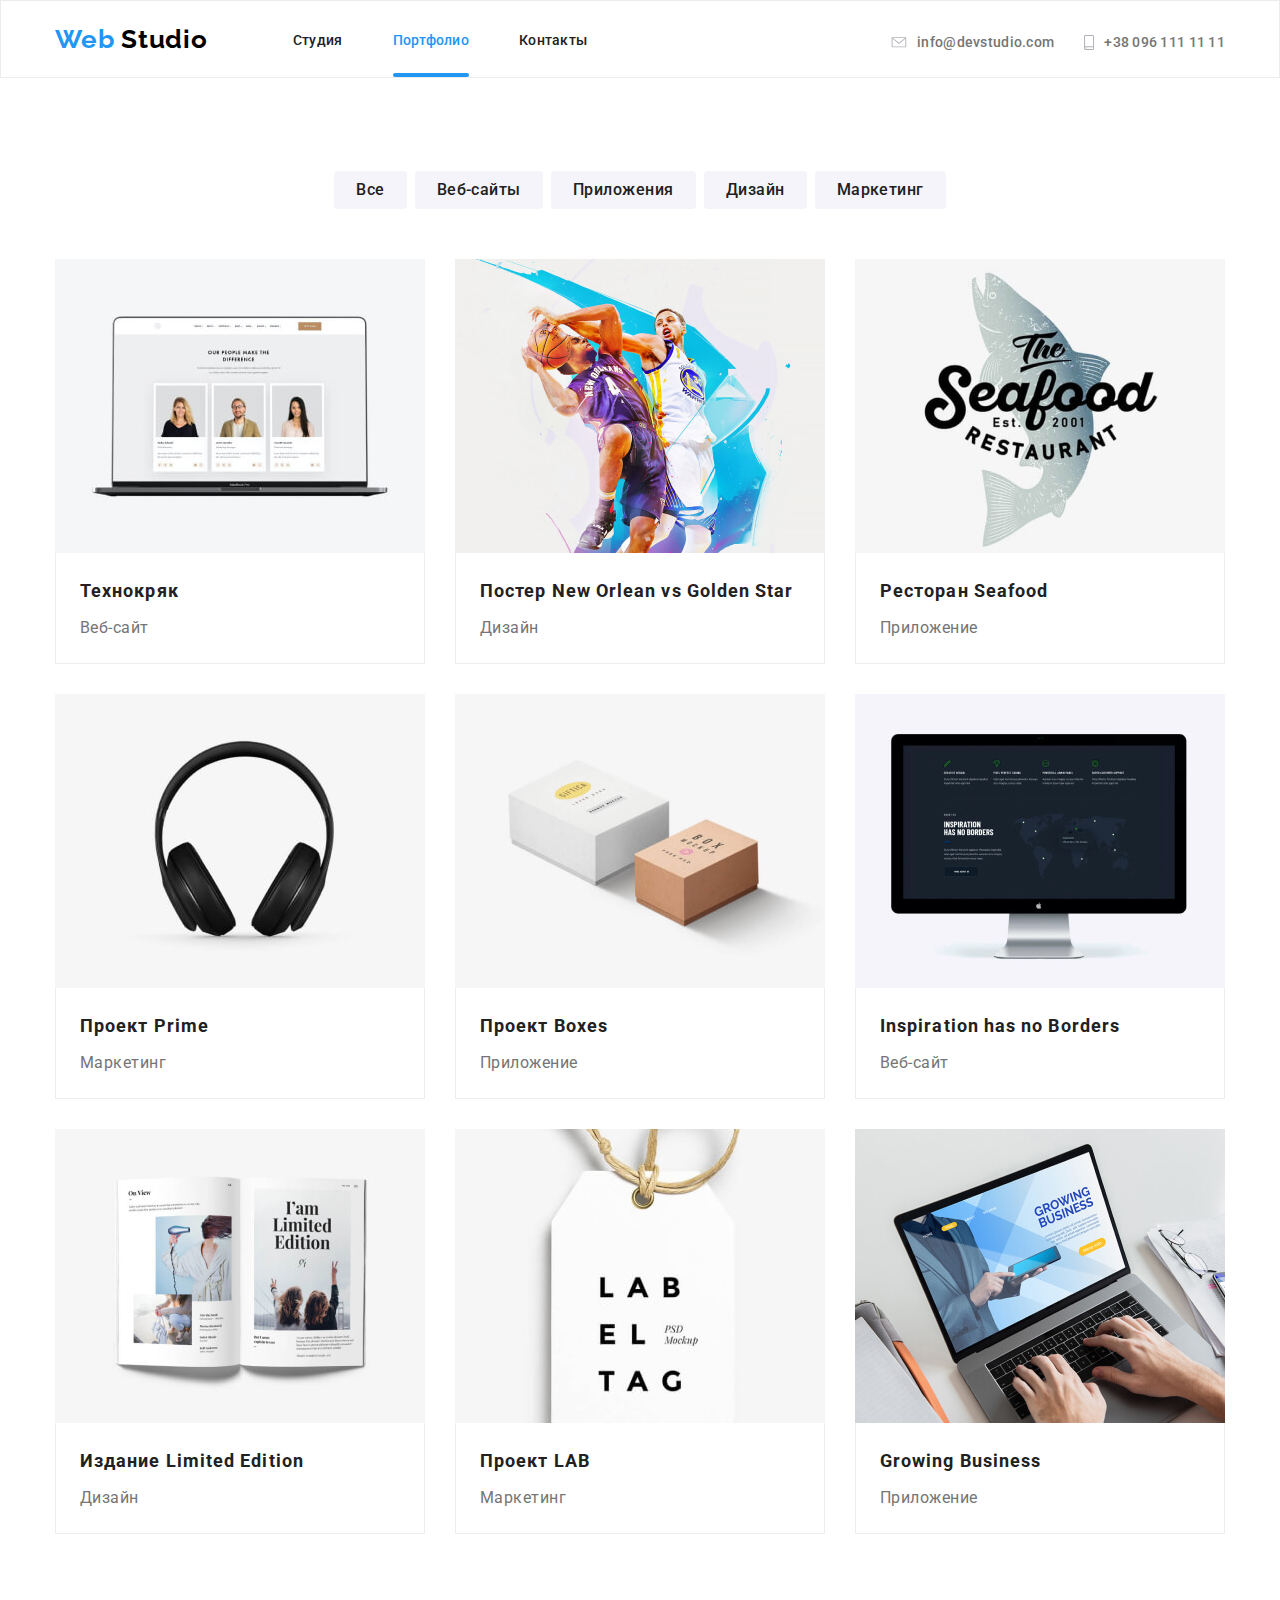
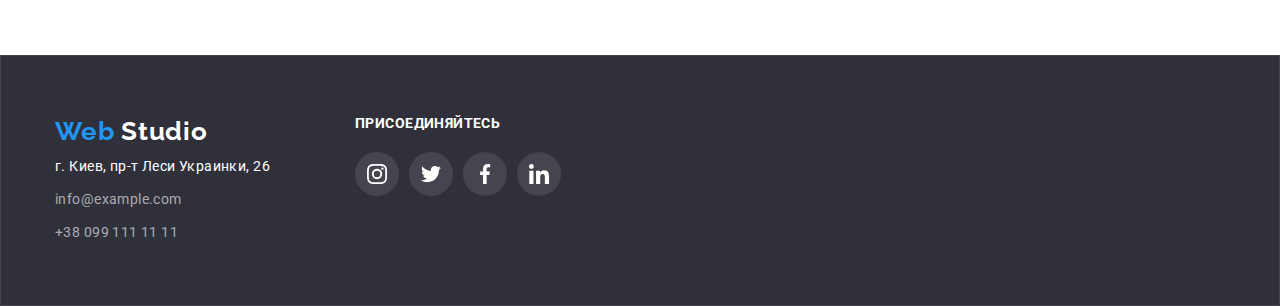
==== portfolio.html @ 7560d1c7 "ДЗ - 6" ====
<!DOCTYPE html>
<html lang="ru">
  <head>
    <meta charset="UTF-8" />
    <meta name="viewport" content="Portfolio" />
    <title>Web Studio</title>
    <link
      href="https://fonts.googleapis.com/css2?family=Raleway:wght@700&family=Roboto:wght@400;500;700;900&display=swap"
      rel="stylesheet"
    />
    <link rel="stylesheet" href="./css/normalize.css" />
    <link rel="stylesheet" href="./css/styles.css" />
  </head>
  <body>
    <!--ШАПКА САЙТА-->
    <header class="portfolio-header header">
      <div class="container">
        <nav class="navigation">
          <a class="logo link" href="./index.html" aria-label="Логотип"
            ><span>Web </span>Studio</a
          >
          <ul class="navigation-list list">
            <li class="navigation-list-item">
              <a class="navigation-list-link link" href="./index.html"
                >Студия</a
              >
            </li>
            <li class="navigation-list-item">
              <a
                class="navigation-list-link link current"
                href="./portfolio.html"
                >Портфолио</a
              >
            </li>
            <li class="navigation-list-item">
              <a class="navigation-list-link link" href="">Контакты</a>
            </li>
          </ul>
        </nav>
        <ul class="header-address">
          <li class="header-address-list link">
            <a class="header-address-link" href="mailto:info@devstudio.com">
              <svg class="header-icon-envelope">
                <use href="./images/sprite.svg#envelope"></use>
              </svg>
              info@devstudio.com
            </a>
          </li>
          <li class="header-address-list link">
            <a class="header-address-link" href="tel:+380961111111">
              <svg class="header-icon-phone">
                <use href="./images/sprite.svg#smartphone"></use>
              </svg>
              +38 096 111 11 11
            </a>
          </li>
        </ul>
      </div>
    </header>
    <!--НАВИГАЦИЯ ПОРТФОЛИО-->
    <main>
      <div class="portfolio-nav container">
        <ul class="portfolio-nav-buttons list">
          <li class="nav-btn-list"><button class="nav-btn">Все</button></li>
          <li class="nav-btn-list">
            <button class="nav-btn">Веб-сайты</button>
          </li>
          <li class="nav-btn-list">
            <button class="nav-btn">Приложения</button>
          </li>
          <li class="nav-btn-list"><button class="nav-btn">Дизайн</button></li>
          <li class="nav-btn-list">
            <button class="nav-btn">Маркетинг</button>
          </li>
        </ul>
      </div>
      <!--ПОРТФОЛИО-->
      <section class="portfolio">
        <div class="container">
          <h1 class="title" hidden>ПОРТФОЛИО</h1>
          <ul class="portfolio-list list">
            <li class="portfolio-list-item">
              <a class="portfolio-link link" href="">
                <div class="portfolio-overlay">
                  <img
                    class="portfolio-img"
                    src="./images/portfolio-pic/portfolio-pic-1.jpg"
                    alt="открытый ноутбук"
                    width="370"
                    height="294"
                  />
                  <p class="portfolio-text">
                    Технокряк это современная площадка распространения
                    коронавируса. Компании используют эту платформу для
                    цифрового шпионажа и атак на защищённые сервера конкурентов.
                  </p>
                </div>
                <div class="card-content">
                  <h2 class="portfolio-title">Технокряк</h2>
                  <p class="portfolio-subtitle">Веб-сайт</p>
                </div>
              </a>
            </li>
            <li class="portfolio-list-item">
              <a class="portfolio-link link" href="">
                <div class="portfolio-overlay">
                  <img
                    class="portfolio-img"
                    src="./images/portfolio-pic/portfolio-pic-2.jpg"
                    alt="баскетболисты борятся за мяч"
                    width="370"
                    height="294"
                  />
                  <p class="portfolio-text">
                    Lorem ipsum dolor sit amet consectetur adipisicing elit.
                    Reiciendis ipsum similique, veritatis voluptatum accusamus
                    veniam consequuntur voluptates vitae dolor voluptatem.
                  </p>
                </div>
                <div class="card-content">
                  <h2 class="portfolio-title">
                    Постер New Orlean vs Golden Star
                  </h2>
                  <p class="portfolio-subtitle">Дизайн</p>
                </div>
              </a>
            </li>
            <li class="portfolio-list-item">
              <a class="portfolio-link link" href="">
                <div class="portfolio-overlay">
                  <img
                    class="portfolio-img"
                    src="./images/portfolio-pic/portfolio-pic-3.jpg"
                    alt="рыба логотип ресторана"
                    width="370"
                    height="294"
                  />
                  <p class="portfolio-text">
                    Lorem ipsum dolor sit amet consectetur adipisicing elit.
                    Reiciendis ipsum similique, veritatis voluptatum accusamus
                    veniam consequuntur voluptates vitae dolor voluptatem.
                  </p>
                </div>
                <div class="card-content">
                  <h2 class="portfolio-title">Ресторан Seafood</h2>
                  <p class="portfolio-subtitle">Приложение</p>
                </div>
              </a>
            </li>
            <li class="portfolio-list-item">
              <a class="portfolio-link link" href="">
                <div class="portfolio-overlay">
                  <img
                    class="portfolio-img"
                    src="./images/portfolio-pic/portfolio-pic-4.jpg"
                    alt="наушники"
                    width="370"
                    height="294"
                  />
                  <p class="portfolio-text">
                    Lorem ipsum dolor sit amet consectetur adipisicing elit.
                    Reiciendis ipsum similique, veritatis voluptatum accusamus
                    veniam consequuntur voluptates vitae dolor voluptatem.
                  </p>
                </div>
                <div class="card-content">
                  <h2 class="portfolio-title">Проект Prime</h2>
                  <p class="portfolio-subtitle">Маркетинг</p>
                </div>
              </a>
            </li>
            <li class="portfolio-list-item">
              <a class="portfolio-link link" href="">
                <div class="portfolio-overlay">
                  <img
                    class="portfolio-img"
                    src="./images/portfolio-pic/portfolio-pic-5.jpg"
                    alt="две коробочки"
                    width="370"
                    height="294"
                  />
                  <p class="portfolio-text">
                    Lorem ipsum dolor sit amet consectetur adipisicing elit.
                    Reiciendis ipsum similique, veritatis voluptatum accusamus
                    veniam consequuntur voluptates vitae dolor voluptatem.
                  </p>
                </div>
                <div class="card-content">
                  <h2 class="portfolio-title">Проект Boxes</h2>
                  <p class="portfolio-subtitle">Приложение</p>
                </div>
              </a>
            </li>
            <li class="portfolio-list-item">
              <a class="portfolio-link link" href="">
                <div class="portfolio-overlay">
                  <img
                    class="portfolio-img"
                    src="./images/portfolio-pic/portfolio-pic-6.jpg"
                    alt="монитор компьютера"
                    width="370"
                    height="294"
                  />
                  <p class="portfolio-text">
                    Lorem ipsum dolor sit amet consectetur adipisicing elit.
                    Reiciendis ipsum similique, veritatis voluptatum accusamus
                    veniam consequuntur voluptates vitae dolor voluptatem.
                  </p>
                </div>
                <div class="card-content">
                  <h2 class="portfolio-title">Inspiration has no Borders</h2>
                  <p class="portfolio-subtitle">Веб-сайт</p>
                </div>
              </a>
            </li>
            <li class="portfolio-list-item">
              <a class="portfolio-link link" href="">
                <div class="portfolio-overlay">
                  <img
                    class="portfolio-img"
                    src="./images/portfolio-pic/portfolio-pic-7.jpg"
                    alt="открытая книга с иллюстрациями"
                    width="370"
                    height="294"
                  />
                  <p class="portfolio-text">
                    Lorem ipsum dolor sit amet consectetur adipisicing elit.
                    Reiciendis ipsum similique, veritatis voluptatum accusamus
                    veniam consequuntur voluptates vitae dolor voluptatem.
                  </p>
                </div>
                <div class="card-content">
                  <h2 class="portfolio-title">Издание Limited Edition</h2>
                  <p class="portfolio-subtitle">Дизайн</p>
                </div>
              </a>
            </li>
            <li class="portfolio-list-item">
              <a class="portfolio-link link" href="">
                <div class="portfolio-overlay">
                  <img
                    class="portfolio-img"
                    src="./images/portfolio-pic/portfolio-pic-8.jpg"
                    alt="ярлычёк"
                    width="370"
                    height="294"
                  />
                  <p class="portfolio-text">
                    Lorem ipsum dolor sit amet consectetur adipisicing elit.
                    Reiciendis ipsum similique, veritatis voluptatum accusamus
                    veniam consequuntur voluptates vitae dolor voluptatem.
                  </p>
                </div>
                <div class="card-content">
                  <h2 class="portfolio-title">Проект LAB</h2>
                  <p class="portfolio-subtitle">Маркетинг</p>
                </div>
              </a>
            </li>
            <li class="portfolio-list-item">
              <a class="portfolio-link link" href="">
                <div class="portfolio-overlay">
                  <img
                    class="portfolio-img"
                    src="./images/portfolio-pic/portfolio-pic-9.jpg"
                    alt="ноутбук на котором печатают"
                    width="370"
                    height="294"
                  />
                  <p class="portfolio-text">
                    Lorem ipsum dolor sit amet consectetur adipisicing elit.
                    Reiciendis ipsum similique, veritatis voluptatum accusamus
                    veniam consequuntur voluptates vitae dolor voluptatem.
                  </p>
                </div>
                <div class="card-content">
                  <h2 class="portfolio-title">Growing Business</h2>
                  <p class="portfolio-subtitle">Приложение</p>
                </div>
              </a>
            </li>
          </ul>
        </div>
      </section>
    </main>
    <!--ПОДВАЛ-->
    <footer class="footer">
      <div class="footer-container container">
        <div class="footer-section">
          <a class="footer-logo link" href="./index.html" aria-label="Логотип"
            ><span>Web </span>Studio</a
          >
          <address class="footer-address">
            <ul class="footer-address-list list">
              <li class="footer-address-item">
                <a
                  class="address-link link"
                  href="https://goo.gl/maps/X2qzdD9U5p8vsnmn8"
                  target="_blank"
                  >г. Киев, пр-т Леси Украинки, 26</a
                >
              </li>
              <li class="footer-address-item">
                <a
                  class="footer-addres-link link"
                  href="mailto:info@example.com"
                  >info@example.com</a
                >
              </li>
              <li class="footer-address-item">
                <a class="footer-addres-link link" href="tel:+380991111111"
                  >+38 099 111 11 11</a
                >
              </li>
            </ul>
          </address>
        </div>
        <div class="footer-utils">
          <b class="footer-subtitle">присоединяйтесь</b>
          <ul class="footer-links-list list">
            <li>
              <a
                class="footer-social-links"
                href=""
                aria-label="иконка инстаграма"
              >
                <svg width="20px" height="20px">
                  <use href="./images/sprite.svg#instagram"></use>
                </svg>
              </a>
            </li>
            <li>
              <a
                class="footer-social-links"
                href=""
                aria-label="иконка твиттера"
              >
                <svg width="20px" height="20px">
                  <use href="./images/sprite.svg#twitter"></use>
                </svg>
              </a>
            </li>
            <li>
              <a
                class="footer-social-links"
                href=""
                aria-label="иконка фейсбука"
              >
                <svg width="20px" height="20px">
                  <use href="./images/sprite.svg#facebook"></use>
                </svg>
              </a>
            </li>
            <li>
              <a
                class="footer-social-links"
                href=""
                aria-label="иконка линкедина"
              >
                <svg width="20px" height="20px">
                  <use href="./images/sprite.svg#linkedin"></use>
                </svg>
              </a>
            </li>
          </ul>
        </div>
      </div>
    </footer>
  </body>
</html>
---- css/styles.css ----
/* шрифты: 
Raleway - bold
Roboto - bold
Roboto - medium
Roboto - black
Roboto - regular
*/

/* 
Синий:
color: #2196F3;
Черный:
color: #000000;
color: #212121;
Серый:
color: #757575;
Белый:
color: #FFFFFF; 
*/

/* * {
  outline: 1px solid tomato;
} */

html {
  box-sizing: border-box;
}

*,
*::before,
*::after {
  box-sizing: inherit;
  margin: 0;
  padding: 0;
}

:root {
  --primary-text-color: #757575;
  --title-text-color: #212121;
  --accent-color: #2196f3;
  --logo-text-color: #000000;
  --secondary-text-color: #ffffff;
  --background: #f5f4fa;
  --social-icon-color: #afb1b8;
}

body {
  margin: 0;
  /* background-color: #e5e5e5; */
  font-family: "Roboto", sans-serif;
  font-size: 14px;
  color: var(--primary-text-color);
}

h1,
h2,
h3,
h4,
h5,
h6,
p {
  margin: 0px;
}

img {
  display: block;
  max-width: 100%;
  height: auto;
}

a {
  text-decoration: none;
}

.link {
  text-decoration: none;
  display: block;
}

.list {
  list-style: none;
  margin: 0;
  padding: 0;
}

.section {
  padding-top: 94px;
  padding-bottom: 94px;
}

.container {
  width: 1200px;
  padding-left: 15px;
  padding-right: 15px;
  margin-left: auto;
  margin-right: auto;
}

.title {
  margin-bottom: 50px;
}

/*  ШАПКА САЙТА */

.header .container {
  display: flex;
  align-items: center;
  justify-content: space-between;
}

.header-address {
  display: flex;
  margin-left: auto;
}

.navigation {
  display: flex;
  align-items: center;
}

.navigation-list {
  display: flex;
}

.navigation-list-item:not(:last-child) {
  margin-right: 50px;
}

.navigation-list-link {
  position: relative;
  padding-top: 32px;
  padding-bottom: 28px;
  transition: color 250ms cubic-bezier(0.4, 0, 0.2, 1);
}

.header-address-list a {
  display: flex;
  color: var(--primary-text-color);
  padding-top: 32px;
  padding-bottom: 25px;
  align-items: center;
}

.header-address-link:hover,
.header-address-link:focus,
.header-address-link:hover .header-icon-envelope,
.header-address-link:focus .header-icon-envelope,
.header-address-link:hover .header-icon-phone,
.header-address-link:focus .header-icon-phone {
  color: var(--accent-color);
  fill: var(--accent-color);
}

.header-icon-envelope {
  width: 16px;
  height: 11px;
  margin-right: 10px;
  margin-bottom: 0px;
  margin-top: 0px;
  fill: var(--social-icon-color);
  transition: fill 250ms cubic-bezier(0.4, 0, 0.2, 1);
}

.header-icon-phone {
  width: 10px;
  height: 15px;
  margin-right: 10px;
  margin-bottom: 0px;
  margin-top: 0px;
  fill: var(--social-icon-color);
  transition: fill 250ms cubic-bezier(0.4, 0, 0.2, 1);
}

.header-address-list:not(:last-child) {
  margin-right: 30px;
}

.header-address-link {
  transition: color 250ms cubic-bezier(0.4, 0, 0.2, 1);
}

.header-address-link:not(:last-child) {
  margin-right: 10px;
}

.logo {
  font-family: "Raleway";
  font-weight: 700;
  font-size: 26px;
  line-height: 1.19;
  /* identical to box height */
  letter-spacing: 0.03em;
  color: var(--logo-text-color);
  margin-right: 85px;
}

.logo > span {
  color: var(--accent-color);
}

.navigation-list-link,
.header-address {
  font-weight: 500;
  font-size: 14px;
  line-height: 1.14;
  letter-spacing: 0.02em;
  color: var(--title-text-color);
}

.navigation-list-link:hover,
.navigation-list-link:focus {
  color: var(--accent-color);
}

.navigation-list .link.current {
  color: var(--accent-color);
}

.header-address {
  color: var(--primary-text-color);
}

.link.current::after {
  position: absolute;
  display: block;
  content: "";
  width: 100%;
  height: 4px;
  background: var(--accent-color);
  border-radius: 2px;
  margin-top: 24px;
}

/* ПОРТФОЛИО */
.portfolio-header {
  border: 1px solid #ececec;
}

.portfolio-nav {
  padding-top: 93px;
  padding-bottom: 50px;
}

.nav-btn {
  font-weight: 500;
  font-size: 16px;
  line-height: 1.63;
  /* identical to box height, or 162% */
  text-align: center;
  letter-spacing: 0.03em;
  color: var(--title-text-color);
  background: var(--background);
  border-radius: 4px;
  border-style: none;
  padding: 6px 22px;
  cursor: pointer;

  transition: background-color 250ms cubic-bezier(0.4, 0, 0.2, 1);
}

.nav-btn-list:not(:last-child) {
  margin-right: 8px;
}

.nav-btn-list .nav-btn:hover,
.nav-btn-list .nav-btn:focus {
  color: #ffffff;
  background-color: var(--accent-color);
  box-shadow: 0px 2px 2px rgba(0, 0, 0, 0.12), 0px 1px 2px rgba(0, 0, 0, 0.08),
    0px 3px 1px rgba(0, 0, 0, 0.1);
}

.portfolio-nav-buttons {
  display: flex;
  justify-content: center;
}

.portfolio-list {
  display: flex;
  flex-wrap: wrap;
  padding-bottom: 121px;
}

.portfolio-list-item {
  margin-right: 30px;
  margin-bottom: 30px;
  background: var(--secondary-text-color);
  border-bottom-right-radius: 5px;
  border-bottom-left-radius: 5px;
  width: calc((100% - 60px) / 3);

  transition: box-shadow 250ms cubic-bezier(0.4, 0, 0.2, 1);
}

.portfolio-list-item:hover,
.portfolio-list-item:focus {
  box-shadow: 1px 4px 6px rgba(0, 0, 0, 0.16), 0px 4px 4px rgba(0, 0, 0, 0.06),
    0px 1px 1px rgba(0, 0, 0, 0.12);
}

.portfolio-list-item:nth-child(3n) {
  margin-right: 0px;
}

.portfolio-list-item:nth-last-child(-n + 3) {
  margin-bottom: 0px;
}

.portfolio-link {
  transition: box-shadow 250ms cubic-bezier(0.4, 0, 0.2, 1);
}

.portfolio-link:hover,
.portfolio-link:focus {
  box-shadow: 1px 4px 6px rgba(0, 0, 0, 0.16), 0px 4px 4px rgba(0, 0, 0, 0.06),
    0px 1px 1px rgba(0, 0, 0, 0.12);
}

.portfolio-link:hover .portfolio-text,
.portfolio-link:focus .portfolio-text {
  transform: translateY(-100%);
}

.card-content {
  background: var(--secondary-text-color);
  padding-top: 20px;
  padding-right: 24px;
  padding-bottom: 20px;
  padding-left: 24px;
  border: 1px solid #eeeeee;
  border-top: 0;
}

.portfolio-title {
  font-weight: 700;
  font-size: 18px;
  line-height: 2;
  /* identical to box height, or 200% */
  letter-spacing: 0.06em;
  color: var(--title-text-color);
  padding-bottom: 4px;
}

.portfolio-subtitle {
  font-weight: 400;
  font-size: 16px;
  line-height: 1.88;
  /* identical to box height, or 187% */
  letter-spacing: 0.03em;
  color: var(--primary-text-color);
}

.portfolio-overlay {
  position: relative;
  overflow: hidden;
}

.portfolio-text {
  position: absolute;
  top: 100%;
  left: 0;
  transition-property: transform;
  transition-duration: 250ms;
  transition-timing-function: cubic-bezier(0.4, 0, 0.2, 1);
  padding-top: 63px;
  padding-left: 24px;
  padding-bottom: 63px;
  padding-right: 24px;
  font-weight: 400;
  font-size: 18px;
  line-height: 1.56;
  /* or 156% */
  letter-spacing: 0.03em;
  color: var(--secondary-text-color);
  background-color: rgba(33, 150, 243, 0.9);
}

/* HERO СЕКЦИЯ */

.hero {
  padding-top: 200px;
  padding-bottom: 200px;
  /* временный background
  background: var(--background); */
  display: block;
  margin-left: auto;
  margin-right: auto;
  background-image: linear-gradient(
      rgba(47, 48, 58, 0.8),
      rgba(47, 48, 58, 0.8)
    ),
    url(../images/header/header-img.jpg);
  background-repeat: no-repeat;
  background-size: cover;
  background-color: var(--logo-text-color);
  max-width: 1600px;
}

.hero-title {
  font-weight: 900;
  font-size: 44px;
  line-height: 1.36;
  /* or 136% */
  text-align: center;
  letter-spacing: 0.06em;
  text-transform: uppercase;
  color: var(--secondary-text-color);
  margin-bottom: 30px;
}

.modal-btn {
  font-weight: 700;
  font-size: 16px;
  line-height: 1.88;
  /* identical to box height, or 187% */
  display: block;
  align-items: center;
  text-align: center;
  letter-spacing: 0.06em;
  color: var(--secondary-text-color);
  background-color: var(--accent-color);
  box-shadow: 0px 4px 4px rgba(0, 0, 0, 0.15);
  border-radius: 4px;
  border: none;
  margin: auto;
  padding: 10px 32px;
}

/* О НАС */

.about-us-bg {
  display: flex;
  background: var(--background);
  height: 120px;
  margin-bottom: 30px;
  align-items: center;
}

.about-us-svg {
  width: 70px;
  height: 70px;
  margin-left: auto;
  margin-right: auto;
  align-items: center;
}

.about-work-list {
  display: flex;
}

.about-work-list-item:not(:last-child) {
  margin-right: 30px;
}

.about-work-icon {
  margin-bottom: 30px;
}

.subtitle {
  font-weight: 700;
  font-size: 14px;
  line-height: 1.14;
  letter-spacing: 0.03em;
  text-transform: uppercase;
  color: var(--title-text-color);
  margin-bottom: 10px;
}

.description {
  font-weight: 400;
  font-size: 14px;
  line-height: 1.71;
  letter-spacing: 0.03em;
  color: var(--primary-text-color);
}

/* ЧЕМ МЫ ЗАНИМАЕМСЯ */

.about-us-list {
  display: flex;
}

.about-us-list-item:not(:last-child) {
  margin-right: 30px;
}

.about-us-list-item {
  position: relative;
}

.title {
  font-weight: 700;
  font-size: 36px;
  line-height: 1.17;
  text-align: center;
  letter-spacing: 0.03em;
  color: var(--title-text-color);
}

.about-subtitle {
  position: absolute;
  bottom: 0;
  left: 0;
  display: flex;
  width: 370px;
  height: 70px;
  align-items: center;
  justify-content: center;
  font-weight: 700;
  font-size: 14px;
  line-height: 1.14;
  text-align: center;
  letter-spacing: 0.03em;
  text-transform: uppercase;
  color: var(--secondary-text-color);
  background: rgba(47, 48, 58, 0.8);
}

/* НАША КОМАНДА */

.team-section {
  background: var(--background);
}

.team-section-list {
  display: flex;
}

.social-links {
  display: flex;
  justify-content: center;
  padding-left: 32px;
  padding-right: 32px;
  padding-bottom: 24px;
}

.team-section-list-item {
  background: var(--secondary-text-color);
  /* material shadow v1 */
  box-shadow: 0px 2px 1px rgba(0, 0, 0, 0.2), 0px 1px 1px rgba(0, 0, 0, 0.14),
    0px 1px 3px rgba(0, 0, 0, 0.12);
  border-radius: 0px 0px 4px 4px;
}

.team-section-list-item:not(:last-child) {
  margin-right: 30px;
}

.social-links-item:not(:last-child) {
  margin-right: 10px;
}

.card-social-list-link {
  display: flex;
  justify-content: center;
  align-items: center;
  width: 44px;
  min-height: 44px;
  border-radius: 50%;

  transition: background-color 250ms cubic-bezier(0.4, 0, 0.2, 1);
}

.card-social-list-link:hover,
.card-social-list-link:focus {
  background-color: var(--accent-color);
}

.card-social-list-link:hover .icon-svg,
.card-social-list-link:focus .icon-svg {
  fill: var(--secondary-text-color);
}

.icon-svg {
  fill: var(--social-icon-color);
  transition: fill 250ms cubic-bezier(0.4, 0, 0.2, 1);
}

/* .icon-svg:hover {
  fill: var(--primary-text-color);
  background-color: var(--secondary-text-color);
} */

.team-subtitle {
  font-weight: 500;
  font-size: 16px;
  line-height: 1.19;
  /* identical to box height */
  text-align: center;
  letter-spacing: 0.03em;
  color: var(--title-text-color);
  margin-top: 30px;
  margin-bottom: 10px;
}

.team-description {
  font-weight: 400;
  font-size: 16px;
  line-height: 1.19;
  /* identical to box height */
  text-align: center;
  letter-spacing: 0.03em;
  color: var(--primary-text-color);
  margin-bottom: 16px;
}

.social-links-item:hover,
.social-links-item:focus {
  color: var(--accent-color);
}

/* ПОСТОЯННЫЕ КЛИЕНТЫ */

.client-list {
  display: flex;
}

.client-list-item:not(:last-child) {
  margin-right: 30px;
}

.client-list-item-link {
  fill: var(--social-icon-color);
  transition: fill 250ms cubic-bezier(0.4, 0, 0.2, 1);
}

.client-list-item-link {
  display: flex;
  justify-content: center;
  align-items: center;
  width: 170px;
  height: 90px;
  border: 1px solid #afb1b8;
  box-sizing: border-box;
  border-radius: 4px;

  transition: border 250ms cubic-bezier(0.4, 0, 0.2, 1);
}

.client-list-item-link:hover,
.client-list-item-link:focus {
  border: 1px solid var(--accent-color);
  fill: var(--accent-color);
}

.client-logo {
  transition: fill 250ms cubic-bezier(0.4, 0, 0.2, 1);
}

/* ПОДВАЛ */

.footer {
  background: #2f303a;
  border: 1px solid rgba(255, 255, 255, 0.1);
}

.footer-logo {
  font-family: "Raleway";
  font-weight: 700;
  font-size: 26px;
  line-height: 1.19;
  /* identical to box height */
  letter-spacing: 0.03em;
  color: var(--secondary-text-color);
  margin-bottom: 8px;
}

.footer-logo > span {
  color: var(--accent-color);
}

.footer-address-item .address-link {
  font-family: Roboto;
  font-style: normal;
  font-weight: 400;
  font-size: 14px;
  line-height: 1.71;
  /* or 171% */
  letter-spacing: 0.03em;
  color: var(--secondary-text-color);
}

.footer-address-item:not(:last-child) {
  margin-bottom: 9px;
}

.footer-addres-link {
  font-family: Roboto;
  font-style: normal;
  font-weight: normal;
  font-size: 14px;
  line-height: 1.71;
  /* or 171% */
  letter-spacing: 0.03em;
  color: rgba(255, 255, 255, 0.6);
}

.footer-addres-link:not(:last-child) {
  margin-bottom: 9px;
}

.footer-subtitle {
  display: flex;
  font-weight: 700;
  font-size: 14px;
  line-height: 1.14;
  letter-spacing: 0.03em;
  text-transform: uppercase;
  color: var(--secondary-text-color);
  margin-bottom: 20px;
}

.footer-container {
  display: flex;
  padding-bottom: 60px;
  padding-top: 60px;
}

.footer-links-list {
  display: flex;
}

.footer-section {
  margin-right: 85px;
}

.footer-links-list li:not(:last-child) {
  margin-right: 10px;
}

.footer-social-links {
  display: flex;
  width: 44px;
  min-height: 44px;
  justify-content: center;
  align-items: center;
  background-color: rgba(255, 255, 255, 0.1);
  border-radius: 50%;
  fill: var(--secondary-text-color);

  transition: background-color 250ms cubic-bezier(0.4, 0, 0.2, 1);
}

.footer-social-links:hover,
.footer-social-links:focus {
  background-color: var(--accent-color);
}
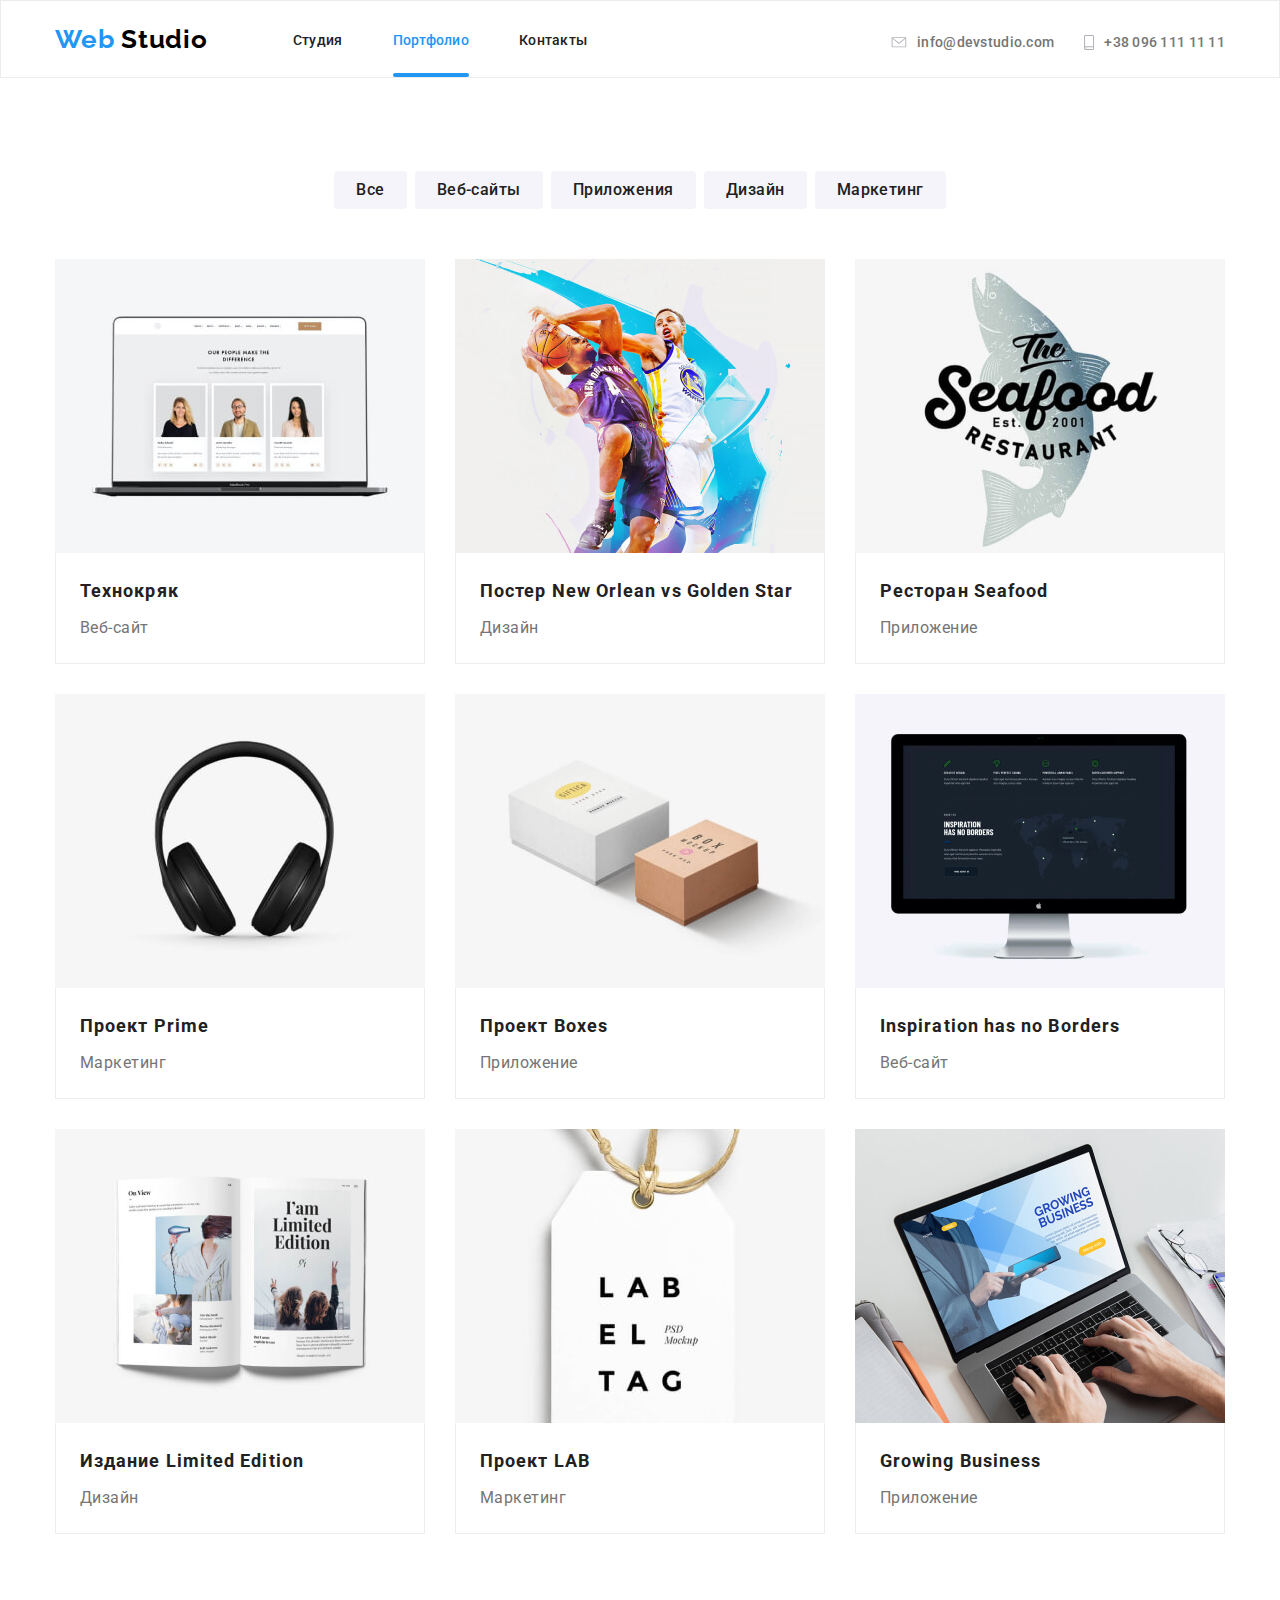
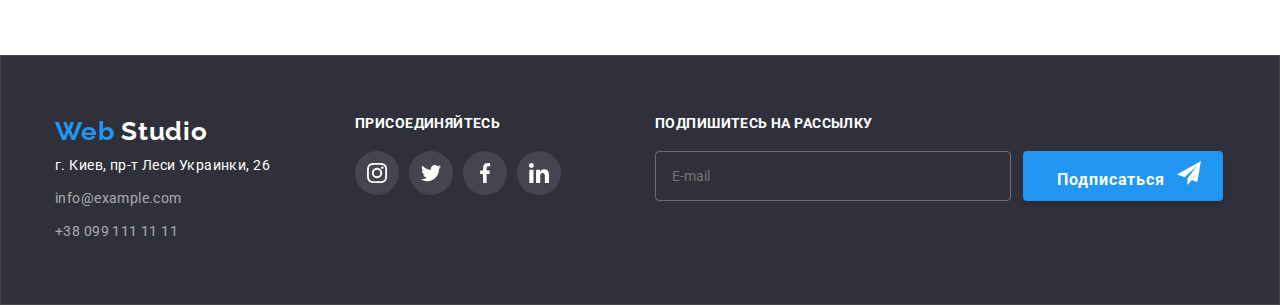
==== commit e56e0040: "ДЗ - 6" ====
--- a/portfolio.html
+++ b/portfolio.html
@@ -364,6 +364,21 @@
             </li>
           </ul>
         </div>
+        <form action="#" method="GET" class="form-mail">
+          <b class="footer-subtitle">Подпишитесь на рассылку</b>
+          <input
+            type="email"
+            class="form-mail-input"
+            name="subscribe-mail"
+            placeholder="E-mail"
+            required
+          />
+          <button type="submit " class="form-mail-btn">
+            Подписаться<svg class="mail-btn-svg" width="24px" height="24px">
+              <use href="./images/sprite.svg#icon-send"></use>
+            </svg>
+          </button>
+        </form>
       </div>
     </footer>
   </body>
--- a/css/styles.css
+++ b/css/styles.css
@@ -42,6 +42,7 @@
   --secondary-text-color: #ffffff;
   --background: #f5f4fa;
   --social-icon-color: #afb1b8;
+  --footer-background: #2f303a;
 }
 
 body {
@@ -244,7 +245,7 @@
 .nav-btn {
   font-weight: 500;
   font-size: 16px;
-  line-height: 1.63;
+  line-height: 1.62;
   /* identical to box height, or 162% */
   text-align: center;
   letter-spacing: 0.03em;
@@ -344,7 +345,7 @@
 .portfolio-subtitle {
   font-weight: 400;
   font-size: 16px;
-  line-height: 1.88;
+  line-height: 1.87;
   /* identical to box height, or 187% */
   letter-spacing: 0.03em;
   color: var(--primary-text-color);
@@ -408,10 +409,12 @@
   margin-bottom: 30px;
 }
 
-.modal-btn {
+.hero-btn {
+  width: 200px;
+  height: 50px;
   font-weight: 700;
   font-size: 16px;
-  line-height: 1.88;
+  line-height: 1.87;
   /* identical to box height, or 187% */
   display: block;
   align-items: center;
@@ -423,7 +426,9 @@
   border-radius: 4px;
   border: none;
   margin: auto;
-  padding: 10px 32px;
+  padding-top: 10px;
+  padding-bottom: 10px;
+  cursor: pointer;
 }
 
 /* О НАС */
@@ -650,7 +655,7 @@
 /* ПОДВАЛ */
 
 .footer {
-  background: #2f303a;
+  background-color: var(--footer-background);
   border: 1px solid rgba(255, 255, 255, 0.1);
 }
 
@@ -699,6 +704,10 @@
   margin-bottom: 9px;
 }
 
+.footer-utils {
+  margin-right: 94px;
+}
+
 .footer-subtitle {
   display: flex;
   font-weight: 700;
@@ -745,3 +754,260 @@
 .footer-social-links:focus {
   background-color: var(--accent-color);
 }
+
+.form-mail-input {
+  width: 356px;
+  height: 50px;
+  margin-right: 12px;
+  border: 1px solid rgba(255, 255, 255, 0.3);
+  box-sizing: border-box;
+  outline: none;
+  border-radius: 4px;
+  color: rgba(255, 255, 255, 0.6);
+  background-color: transparent;
+  padding: 15px 16px;
+}
+
+.form-mail-btn {
+  position: absolute;
+  width: 200px;
+  height: 50px;
+  font-weight: 700;
+  font-size: 16px;
+  line-height: 1.87;
+  /* identical to box height, or 187% */
+  align-items: center;
+  text-align: center;
+  letter-spacing: 0.06em;
+  color: var(--secondary-text-color);
+  background-color: var(--accent-color);
+  box-shadow: 0px 4px 4px rgba(0, 0, 0, 0.15);
+  border-radius: 4px;
+  border: none;
+  margin: auto;
+  padding-top: 10px;
+  padding-bottom: 10px;
+}
+
+.mail-btn-svg {
+  fill: var(--secondary-text-color);
+  margin-left: auto;
+  margin-right: auto;
+  align-items: center;
+  transform: translate(50%);
+}
+
+/* МОДАЛЬНОЕ ОКНО */
+
+.backdrop {
+  position: fixed;
+  left: 0;
+  top: 0;
+  width: 100%;
+  height: 100%;
+  background-color: rgba(0, 0, 0, 0.2);
+  z-index: 100;
+}
+
+.modal-form {
+  width: 528px;
+  position: absolute;
+  top: 50%;
+  left: 50%;
+  transform: translate(-50%, -50%);
+  display: flex;
+  flex-direction: column;
+  background-color: var(--secondary-text-color);
+  box-shadow: 0px 1px 3px rgba(0, 0, 0, 0.12), 0px 1px 1px rgba(0, 0, 0, 0.14),
+    0px 2px 1px rgba(0, 0, 0, 0.2);
+  border-radius: 4px;
+  padding: 40px;
+}
+
+.modal-form-title {
+  font-weight: 700;
+  font-size: 20px;
+  line-height: 1.15;
+  text-align: center;
+  letter-spacing: 0.03em;
+  color: var(--title-text-color);
+  margin-bottom: 30px;
+}
+
+.modal-form-input-wrapper {
+  position: relative;
+  margin-bottom: 28px;
+}
+
+.modal-form-input {
+  height: 40px;
+  padding-left: 42px;
+}
+
+.modal-form-input,
+.modal-form-comment {
+  display: block;
+  width: 100%;
+  font-weight: 400;
+  font-size: 14px;
+  line-height: 1.14;
+  letter-spacing: 0.01em;
+  color: var(--primary-text-color);
+  border: 1px solid rgba(33, 33, 33, 0.2);
+  border-radius: 4px;
+}
+
+.modal-form-input:focus,
+.modal-form-comment:focus,
+.modal-form-input:not(:placeholder-shown),
+.modal-form-comment:not(:placeholder-shown) {
+  outline: none;
+  border-color: var(--accent-color);
+}
+
+.modal-form-label {
+  position: absolute;
+  top: 50%;
+  left: 0;
+  transform: translateY(-50%);
+  font-weight: 400;
+  font-size: 14px;
+  line-height: 1.14;
+  letter-spacing: 0.01em;
+  color: var(--primary-text-color);
+  padding-left: 42px;
+  transition: transform 250ms cubic-bezier(0.4, 0, 0.2, 1);
+}
+
+.modal-form-input:focus + .modal-form-label,
+.modal-form-input:not(:placeholder-shown) + .modal-form-label {
+  transform: translateY(-40px);
+  left: -30px;
+  color: var(--accent-color);
+}
+
+.modal-form-comment {
+  height: 120px;
+  margin-bottom: 20px;
+  padding: 12px 16px;
+  resize: none;
+}
+
+.modal-form-comment:focus::placeholder {
+  color: var(--accent-color);
+}
+
+.modal-form-option-span {
+  font-weight: 400;
+  font-size: 14px;
+  line-height: 1.71px;
+  /* identical to box height, or 171% */
+  letter-spacing: 0.03em;
+  color: var(--primary-text-color);
+}
+
+.modal-form-option-span a {
+  text-decoration: underline;
+  color: var(--accent-color);
+}
+
+.modal-form-option-label {
+  display: flex;
+  align-items: center;
+  margin-bottom: 30px;
+  cursor: pointer;
+}
+
+.modal-form-checkbox {
+  position: absolute;
+  width: 1px;
+  height: 1px;
+  margin: -1px;
+  border: 0;
+  padding: 0;
+  clip: rect(0 0 0 0);
+  overflow: hidden;
+}
+
+.modal-form-custom-checkbox {
+  display: inline-block;
+  width: 16px;
+  height: 16px;
+  outline: 1px solid var(--title-text-color);
+  margin-right: 10px;
+  transition: background-color 250ms cubic-bezier(0.4, 0, 0.2, 1);
+}
+
+.modal-form-checkbox:checked + .modal-form-custom-checkbox {
+  background-color: var(--accent-color);
+  outline-color: var(--accent-color);
+}
+
+.modal-form-btn {
+  width: 200px;
+  height: 50px;
+  font-weight: 700;
+  font-size: 16px;
+  line-height: 1.87;
+  /* identical to box height, or 187% */
+  display: block;
+  align-items: center;
+  text-align: center;
+  letter-spacing: 0.06em;
+  color: var(--secondary-text-color);
+  background-color: var(--accent-color);
+  box-shadow: 0px 4px 4px rgba(0, 0, 0, 0.15);
+  border-radius: 4px;
+  border: none;
+  margin: auto;
+  padding-top: 10px;
+  padding-bottom: 10px;
+  cursor: pointer;
+}
+
+.is-hidden {
+  opacity: 0;
+  visibility: hidden;
+  pointer-events: none;
+}
+
+.modal-close-btn {
+  position: absolute;
+  top: 8px;
+  right: 8px;
+  display: inline-block;
+  width: 30px;
+  height: 30px;
+  cursor: pointer;
+  border-radius: 50%;
+  background-color: transparent;
+  border: 1px solid rgba(0, 0, 0, 0.1);
+  transition: border-color 250ms cubic-bezier(0.4, 0, 0.2, 1);
+}
+
+.modal-close-btn:hover,
+.modal-close-btn:focus {
+  border-color: var(--accent-color);
+  fill: var(--accent-color);
+}
+
+.modal-close-svg {
+  position: absolute;
+  transform: translate(-50%, -50%);
+  transition: fill 250ms cubic-bezier(0.4, 0, 0.2, 1);
+}
+
+.modal-icon-svg {
+  position: absolute;
+  transform: translate(50%, 50%);
+  transition: fill 250ms cubic-bezier(0.4, 0, 0.2, 1);
+}
+
+.modal-form-input-wrapper:focus .modal-icon-svg {
+  fill: var(--accent-color);
+  color: var(--accent-color);
+}
+
+.modal-checkbox-svg {
+  transition: fill 250ms cubic-bezier(0.4, 0, 0.2, 1);
+}
